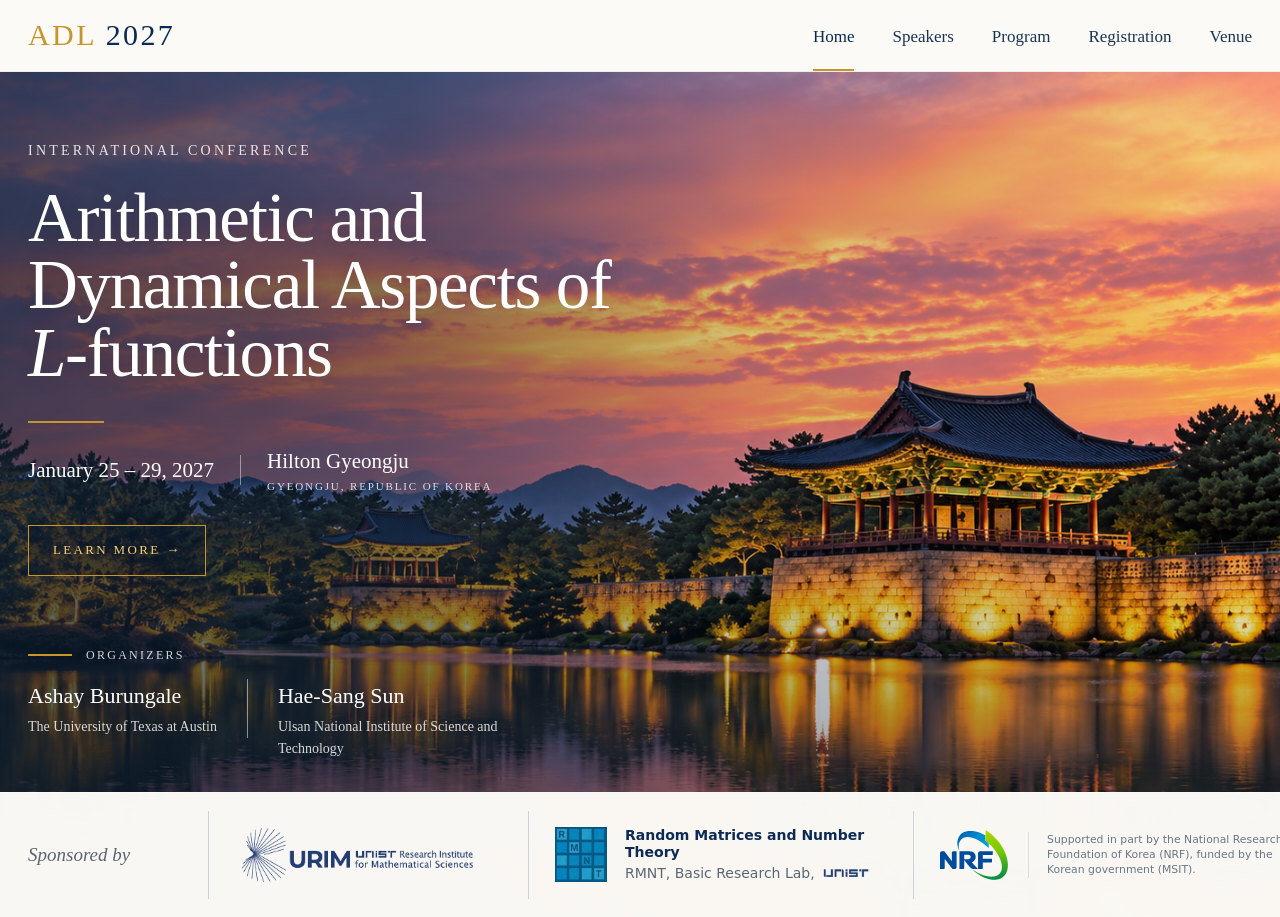
==== index.html @ 94c5d88a "Refine RMNT sponsor wording" ====
<!doctype html><html lang="en"><head><meta charset="utf-8"><meta name="viewport" content="width=device-width,initial-scale=1"><title>ADL 2027 — Arithmetic and Dynamical Aspects of L-functions</title><meta name="description" content="Arithmetic and Dynamical Aspects of L-functions, January 25–29, 2027, Hilton Gyeongju, Korea."><link rel="stylesheet" href="styles.css"></head><body>
<header class="site-header"><div class="nav-wrap"><a class="brand" href="index.html"><span class="gold">ADL</span> 2027</a><button class="menu-button" aria-label="Toggle menu">☰</button><nav class="nav"><a class="active" href="index.html">Home</a><a href="speakers.html">Speakers</a><a href="program.html">Program</a><a href="registration.html">Registration</a><a href="venue.html">Venue</a></nav></div></header>
<main class="hero">
  <div class="hero-content">
    <div class="eyebrow">International Conference</div>
    <h1>Arithmetic and<br>Dynamical Aspects of<br><em>L</em>-functions</h1>
    <div class="gold-rule"></div>
    <div class="hero-meta"><div>January 25 – 29, 2027</div><span class="sep"></span><div>Hilton Gyeongju<small>Gyeongju, Republic of Korea</small></div></div>
    <a class="hero-button" href="program.html">Learn more →</a>
    <div class="organizers"><div class="section-kicker">Organizers</div><div class="organizer-row"><div class="organizer"><div class="organizer-name">Ashay Burungale</div><div class="organizer-affil">The University of Texas at Austin</div></div><div class="organizer"><div class="organizer-name">Hae-Sang Sun</div><div class="organizer-affil">Ulsan National Institute of Science and Technology</div></div></div></div>
  </div>
  <section class="support-strip" aria-label="Sponsored by">
    <div class="support-inner">
      <div class="support-title">Sponsored by</div>

      <div class="support-item urim">
        <img src="assets/urim_logo.png" alt="UNIST Research Institute for Mathematical Sciences (URIM)">
      </div>

      <div class="support-item rmnt">
        <img src="assets/rmnt_logo_only.png?v=4" alt="Random Matrices and Number Theory Basic Research Lab logo">
        <div class="support-copy">
          <strong>Random Matrices and Number Theory</strong>
          <span class="lab-affil">RMNT, Basic Research Lab, <img class="unist-wordmark-inline" src="assets/unist_wordmark.png?v=1" alt="UNIST"></span>
        </div>
      </div>

      <div class="support-item nrf">
        <img src="assets/nrf_logo_vector.svg?v=1" alt="National Research Foundation of Korea (NRF)">
        <div class="sponsor-note">Supported in part by the National Research Foundation of Korea (NRF), funded by the Korean government (MSIT).</div>
      </div>
    </div>
  </section>
</main>
<script src="script.js"></script></body></html>
---- styles.css ----
:root {
  --navy: #0b2a55;
  --navy-2: #163c68;
  --ink: #183556;
  --gold: #c8952d;
  --cream: #f8f5ef;
  --paper: #fcfaf6;
  --line: rgba(11,42,85,.15);
  --muted: #6e7682;
  --white: #ffffff;
  --shadow: 0 18px 48px rgba(12,30,50,.12);
}
*{box-sizing:border-box}
html{scroll-behavior:smooth}
body{margin:0;background:var(--paper);color:var(--ink);font-family:Georgia,'Times New Roman',serif;line-height:1.55}
a{color:inherit}
img{max-width:100%;display:block}
.site-header{height:72px;background:rgba(252,250,246,.97);border-bottom:1px solid rgba(11,42,85,.06);position:sticky;top:0;z-index:50;backdrop-filter:blur(8px)}
.nav-wrap{max-width:1280px;height:100%;margin:auto;padding:0 28px;display:flex;align-items:center;justify-content:space-between;gap:28px}
.brand{text-decoration:none;color:var(--navy);font-size:30px;letter-spacing:.08em;white-space:nowrap}
.brand .gold{color:var(--gold)}
.nav{display:flex;align-items:center;gap:38px}
.nav a{text-decoration:none;font-size:17px;padding:24px 0 18px;border-bottom:2px solid transparent}
.nav a:hover,.nav a.active{color:var(--navy);border-bottom-color:var(--gold)}
.menu-button{display:none;border:0;background:none;font-size:28px;color:var(--navy);cursor:pointer}
.hero{min-height:calc(100vh - 72px);position:relative;color:white;background-color:#23364c;background-image:linear-gradient(90deg,rgba(13,33,55,.68) 0%,rgba(13,33,55,.46) 32%,rgba(13,33,55,.16) 58%,rgba(0,0,0,.02) 100%),url('assets/hero.jpg');background-repeat:no-repeat;background-size:cover;background-position:center 56%;display:flex;flex-direction:column;justify-content:space-between;overflow:hidden}
.hero:after{content:"";position:absolute;inset:0;background:linear-gradient(0deg,rgba(4,16,30,.42),transparent 48%);pointer-events:none}
.hero-content{position:relative;z-index:2;max-width:1280px;width:100%;margin:0 auto;padding:68px 28px 32px}
.eyebrow{text-transform:uppercase;letter-spacing:.23em;font-size:14px;color:rgba(255,255,255,.85)}
.hero h1{font-size:clamp(48px,5.4vw,80px);line-height:.98;font-weight:400;margin:22px 0 34px;max-width:760px;letter-spacing:-.02em;text-shadow:0 2px 18px rgba(0,0,0,.12)}
.hero h1 em{font-style:italic}
.gold-rule{width:76px;height:2px;background:var(--gold);margin:0 0 22px}
.hero-meta{display:flex;gap:26px;align-items:center;flex-wrap:wrap;font-size:21px}
.hero-meta .sep{width:1px;height:30px;background:rgba(255,255,255,.45)}
.hero-meta small{display:block;text-transform:uppercase;letter-spacing:.17em;font-size:11px;margin-top:1px;color:rgba(255,255,255,.8)}
.hero-button{display:inline-block;margin-top:30px;border:1px solid var(--gold);padding:14px 24px;text-decoration:none;text-transform:uppercase;letter-spacing:.18em;font-size:13px;color:#f5ce77;background:rgba(9,25,40,.35)}
.hero-button:hover{background:rgba(9,25,40,.65)}
.organizers{margin-top:70px;max-width:620px}
.section-kicker{display:flex;align-items:center;gap:14px;text-transform:uppercase;letter-spacing:.19em;font-size:12px;color:rgba(255,255,255,.82)}
.section-kicker:before{content:"";width:44px;height:2px;background:var(--gold)}
.organizer-row{display:flex;gap:30px;margin-top:15px;align-items:flex-start}
.organizer{padding-right:30px;border-right:1px solid rgba(255,255,255,.5)}
.organizer:last-child{border-right:0}
.organizer-name{font-size:22px;margin-bottom:3px}
.organizer-affil{font-size:14px;color:rgba(255,255,255,.82);max-width:270px}
.support-strip{position:relative;z-index:3;background:rgba(252,250,246,.985);color:var(--ink);padding:18px 0;border-top:1px solid rgba(255,255,255,.3);font-family:system-ui,-apple-system,"Segoe UI",Arial,sans-serif}
.support-inner{max-width:1380px;margin:auto;padding:0 28px;display:grid;grid-template-columns:180px 320px 385px minmax(420px,1fr);align-items:center;gap:0}
.support-title{font-style:italic;font-size:19px;color:#5b6471;white-space:nowrap;padding-right:28px;font-family:Georgia,"Times New Roman",serif}
.support-title:before{display:none}
.support-item{min-width:0;min-height:88px;padding:0 26px;border-left:1px solid rgba(11,42,85,.18);display:flex;align-items:center}
.support-item.urim img{display:block;width:245px;max-width:100%;height:auto;max-height:54px;object-fit:contain}
.support-item.rmnt{display:grid;grid-template-columns:52px minmax(0,1fr);gap:18px;align-items:center}
.support-item.rmnt img{display:block;width:52px;max-width:52px;height:auto;object-fit:contain}
.support-copy{font-size:14px;line-height:1.28;min-width:0;color:#2f4054;font-family:system-ui,-apple-system,"Segoe UI",Arial,sans-serif}
.support-copy strong{display:block;font-size:14px;line-height:1.22;margin-bottom:4px;color:var(--navy)}
.support-copy span{display:block;color:#5b6773}
.support-copy .lab-affil{display:flex;align-items:center;gap:5px;white-space:nowrap}
.unist-wordmark-inline{display:inline-block;width:48px;max-width:none;height:auto;object-fit:contain;vertical-align:middle}
.support-item.nrf{display:grid;grid-template-columns:68px minmax(0,1fr);gap:20px;align-items:center}
.support-item.nrf>img{display:block;width:68px;max-width:68px;height:auto;object-fit:contain}
.sponsor-note{border-left:1px solid rgba(11,42,85,.12);padding-left:18px;font-size:10.8px;line-height:1.42;color:#697684;letter-spacing:.003em;font-family:system-ui,-apple-system,"Segoe UI",Arial,sans-serif}
.page-hero-inner{max-width:1280px;margin:auto;padding:0 28px}
.page-hero .brand-line{text-transform:uppercase;letter-spacing:.2em;font-size:12px;opacity:.78}
.page-hero h1{font-weight:400;font-size:54px;margin:8px 0 0}
.main{max-width:1180px;margin:auto;padding:56px 28px 86px}
.intro{font-size:18px;color:#4a5d71;margin:0 0 28px}
.title-block{margin-bottom:34px}.title-block h2{font-size:44px;font-weight:400;margin:0 0 8px;color:var(--navy)}.title-block .gold-rule{margin-bottom:18px}
.speaker-list{border-top:1px solid var(--line)}
.speaker-row{display:grid;grid-template-columns:minmax(220px,1fr) 1.7fr;gap:28px;padding:24px 0;border-bottom:1px solid var(--line);align-items:center}
.speaker-name a{font-size:27px;color:#10449a;text-decoration:none;border-bottom:1px solid transparent}.speaker-name a:hover{border-bottom-color:#10449a}
.affiliation{font-size:18px;color:#375574}
.schedule-days{display:grid;gap:18px}
.day-card{border:1px solid var(--line);background:#fff;box-shadow:0 8px 26px rgba(16,50,80,.04)}
.day-head{display:flex;justify-content:space-between;align-items:baseline;gap:16px;padding:18px 22px;background:#f1eee8;border-bottom:1px solid var(--line)}
.day-head h3{margin:0;color:var(--navy);font-size:25px;font-weight:400}.day-head span{color:#718096;font-size:14px}
.session{display:grid;grid-template-columns:150px 180px 1fr;padding:14px 22px;border-bottom:1px solid rgba(11,42,85,.09);gap:20px}.session:last-child{border-bottom:0}.session .time{font-variant-numeric:tabular-nums;color:#5f6a78}.session .speaker{font-weight:600}.session .title{font-style:italic;color:#5c6671}.special{background:#edf3f8}.banquet{background:#fff8e9}.excursion{background:#eaf4ee}
.talk-list{margin-top:54px}.talk-card{padding:24px 0;border-top:1px solid var(--line)}.talk-card:last-child{border-bottom:1px solid var(--line)}.talk-card h3{margin:0 0 5px;font-size:24px;color:var(--navy)}.talk-card p{margin:4px 0;color:#59697b}.talk-card .label{text-transform:uppercase;letter-spacing:.12em;font-size:11px;color:#9a6b13}
.venue-grid{display:grid;grid-template-columns:1.05fr .95fr;gap:36px;align-items:stretch;margin-bottom:46px}.venue-photos{display:grid;grid-template-columns:1fr 1fr;gap:10px}.venue-photos img{width:100%;height:360px;object-fit:cover;background:#e6e1d8}.venue-card{border:1px solid var(--line);background:#fff;padding:34px;box-shadow:var(--shadow)}.venue-card h2{font-size:38px;font-weight:400;color:var(--navy);margin:0 0 10px}.address{color:#657487}.venue-card .button-row{display:flex;gap:12px;flex-wrap:wrap;margin-top:25px}.btn{display:inline-block;text-decoration:none;border:1px solid var(--gold);color:var(--navy);padding:10px 15px;font-size:14px;background:#fff}.btn.primary{background:var(--navy);color:#fff;border-color:var(--navy)}
.travel-grid{display:grid;grid-template-columns:1fr 1fr;gap:24px}.travel-card{background:#fff;border:1px solid var(--line);padding:30px}.travel-card h3{font-size:27px;color:var(--navy);font-weight:400;margin:0 0 18px}.route{display:grid;grid-template-columns:34px 1fr;gap:14px;margin:17px 0}.route-num{width:30px;height:30px;border-radius:50%;display:grid;place-items:center;background:#f4d995;color:#6c4a08;font-size:13px}.note{background:#f5f3ed;border-left:3px solid var(--gold);padding:13px 16px;color:#5f6976;font-size:14px;margin-top:20px}
.registration-box{max-width:760px;background:#fff;border:1px solid var(--line);padding:42px;box-shadow:var(--shadow)}.registration-box h2{font-size:35px;font-weight:400;color:var(--navy);margin-top:0}.status{display:inline-block;background:#f5ead0;color:#7c5915;padding:7px 11px;font-size:12px;letter-spacing:.12em;text-transform:uppercase;margin-bottom:14px}
.simple-footer{border-top:1px solid rgba(11,42,85,.12);padding:0;background:linear-gradient(180deg,#f8f5ef 0%,#f3efe8 100%);color:var(--ink)}
.simple-footer-inner{max-width:1180px;margin:auto;min-height:116px;padding:22px 28px;display:grid;grid-template-columns:1fr auto;gap:42px;align-items:center}
.footer-copy{display:flex;flex-direction:column;gap:5px;position:relative;padding-left:72px}
.footer-copy:before{content:"";position:absolute;left:0;top:13px;width:48px;height:1px;background:var(--gold)}
.footer-title{font-size:18px;letter-spacing:.08em;color:var(--navy)}
.footer-detail{font-size:13px;letter-spacing:.025em;color:#718096}
.footer-logo-wrap{min-height:68px;padding-left:32px;border-left:1px solid rgba(11,42,85,.18);display:flex;align-items:center;justify-content:flex-end}
.footer-unist-logo{width:178px;max-width:28vw;height:auto;object-fit:contain}
.simple-footer a{color:#536b84}
@media (max-width:900px){
  .nav{position:absolute;top:72px;left:0;right:0;background:var(--paper);padding:10px 26px 20px;flex-direction:column;align-items:flex-start;gap:0;border-bottom:1px solid var(--line);display:none}.nav.open{display:flex}.nav a{padding:12px 0;width:100%}.menu-button{display:block}.hero{background-size:cover;background-position:center 56%}.hero-content{padding-top:42px}.hero h1{font-size:48px;max-width:600px}.hero-meta{font-size:18px}.organizers{margin-top:48px}.organizer-row{flex-direction:column;gap:12px}.organizer{border:0;padding:0}.speaker-row{grid-template-columns:1fr;gap:3px}.session{grid-template-columns:100px 1fr}.session .title{grid-column:2}.venue-grid,.travel-grid{grid-template-columns:1fr}.venue-photos img{height:280px}.simple-footer-inner{grid-template-columns:1fr;gap:18px;align-items:start;padding:24px 22px}.footer-copy{padding-left:58px}.footer-copy:before{width:38px}.footer-logo-wrap{border-left:0;border-top:1px solid rgba(11,42,85,.12);padding:18px 0 0;justify-content:flex-start;width:100%}.footer-unist-logo{width:164px;max-width:52vw}}
@media (max-width:560px){.nav-wrap{padding:0 18px}.brand{font-size:24px}.hero-content,.page-hero-inner,.main{padding-left:18px;padding-right:18px}.hero{min-height:760px;background-size:cover;background-position:center 56%}.hero h1{font-size:41px}.hero-meta{display:block}.hero-meta .sep{display:none}.hero-meta>div{margin:8px 0}.support-inner{padding:0 18px}.page-hero h1{font-size:43px}.title-block h2{font-size:36px}.session{grid-template-columns:1fr;padding:15px 17px;gap:3px}.session .title{grid-column:auto}.day-head{display:block}.venue-photos{grid-template-columns:1fr}.venue-photos img{height:260px}.registration-box{padding:28px 22px}}



@media (max-width:1180px) and (min-width:761px){
  .support-inner{grid-template-columns:repeat(3,minmax(0,1fr));gap:14px 0}
  .support-title{grid-column:1/-1;padding:0 0 8px;min-height:28px;white-space:nowrap}
  .support-item{min-height:90px;padding:0 22px}
  .support-item.urim{border-left:0;padding-left:0}
  .support-item.urim img{width:235px;max-height:52px}
  .support-item.rmnt{grid-template-columns:50px minmax(0,1fr);gap:16px}
  .support-item.rmnt img{width:50px;max-width:50px}
  .support-item.nrf{grid-template-columns:64px minmax(0,1fr);gap:16px}
  .support-item.nrf>img{width:64px;max-width:64px}
}
@media (max-width:760px){
  .support-strip{padding:16px 0}
  .support-inner{grid-template-columns:1fr;gap:0}
  .support-title{padding:0 0 12px;white-space:nowrap}
  .support-item{border-left:0;border-top:1px solid var(--line);padding:14px 0;min-height:0}
  .support-item.urim img{width:230px;max-width:84vw;max-height:52px}
  .support-item.rmnt{grid-template-columns:50px minmax(0,1fr);gap:16px}
  .support-item.rmnt img{width:50px;max-width:50px}
  .support-item.nrf{grid-template-columns:62px minmax(0,1fr);gap:16px}
  .support-item.nrf>img{width:62px;max-width:62px}
  .sponsor-note{font-size:10.5px;padding-left:14px}
}
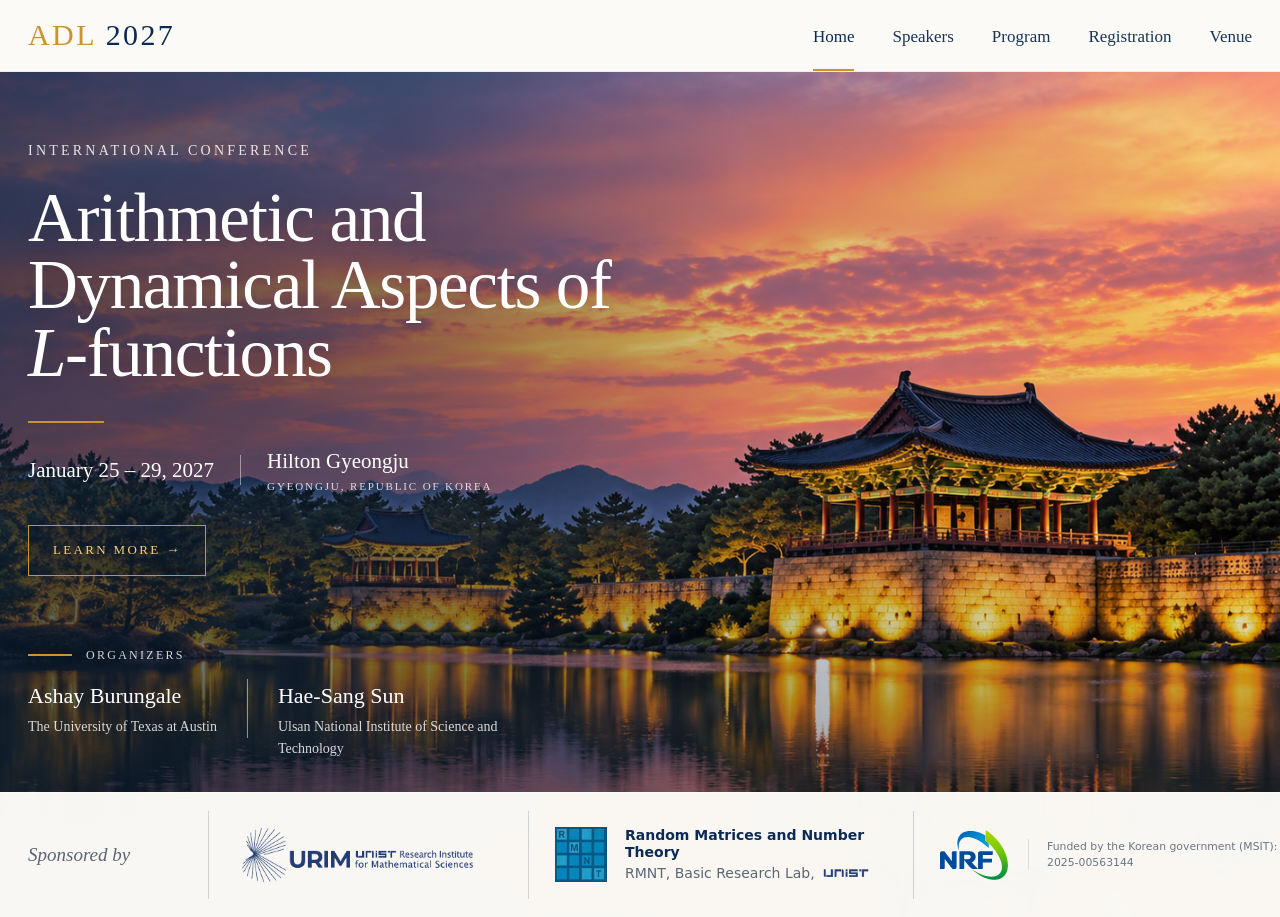
==== commit 097a8086: "Update NRF grant acknowledgement" ====
--- a/index.html
+++ b/index.html
@@ -27,7 +27,7 @@
 
       <div class="support-item nrf">
         <img src="assets/nrf_logo_vector.svg?v=1" alt="National Research Foundation of Korea (NRF)">
-        <div class="sponsor-note">Supported in part by the National Research Foundation of Korea (NRF), funded by the Korean government (MSIT).</div>
+        <div class="sponsor-note">Funded by the Korean government (MSIT): RS-2025-00563144</div>
       </div>
     </div>
   </section>
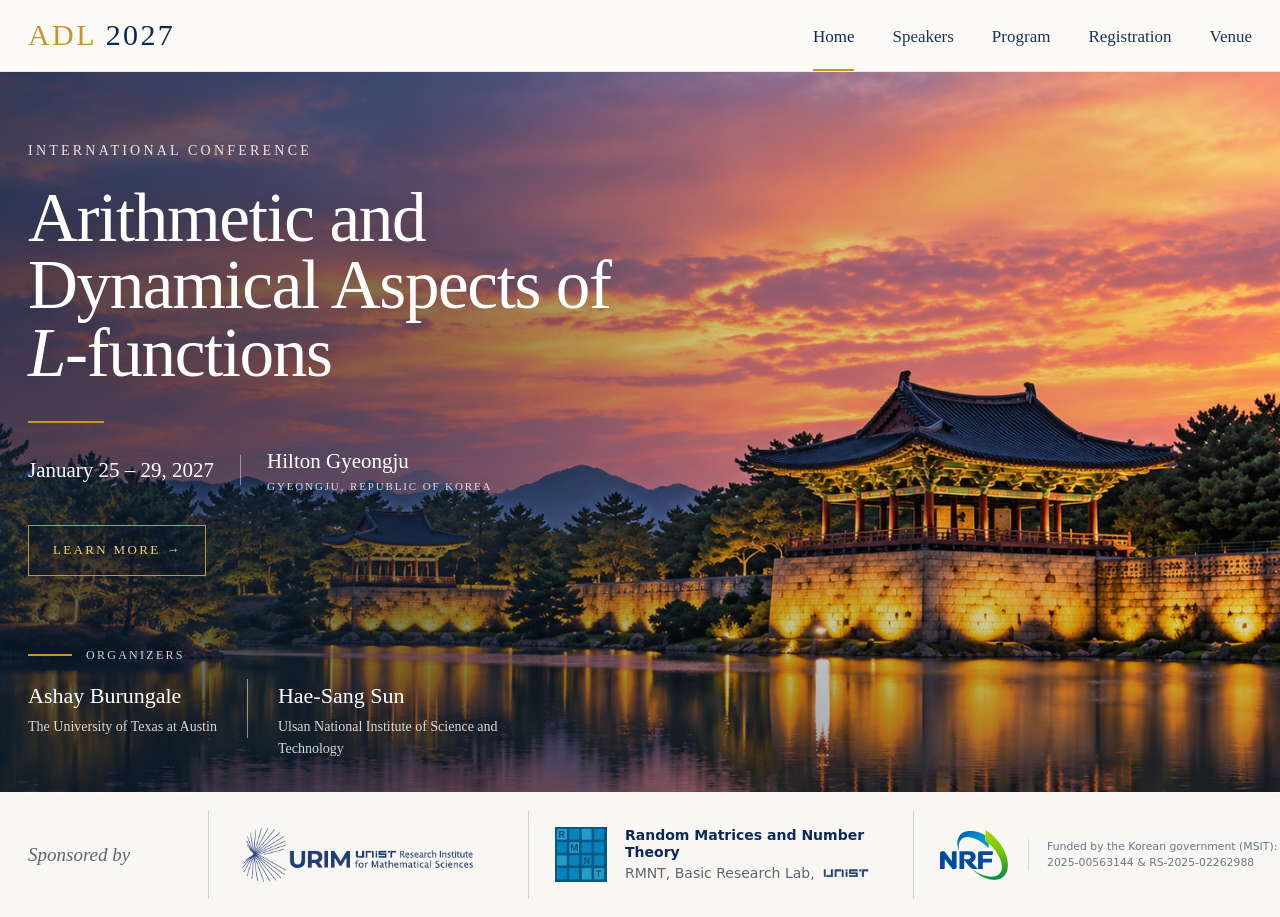
==== commit 54fcd1dd: "Add second NRF grant number" ====
--- a/index.html
+++ b/index.html
@@ -27,7 +27,7 @@
 
       <div class="support-item nrf">
         <img src="assets/nrf_logo_vector.svg?v=1" alt="National Research Foundation of Korea (NRF)">
-        <div class="sponsor-note">Funded by the Korean government (MSIT): RS-2025-00563144</div>
+        <div class="sponsor-note">Funded by the Korean government (MSIT): RS-2025-00563144 &amp; RS-2025-02262988</div>
       </div>
     </div>
   </section>
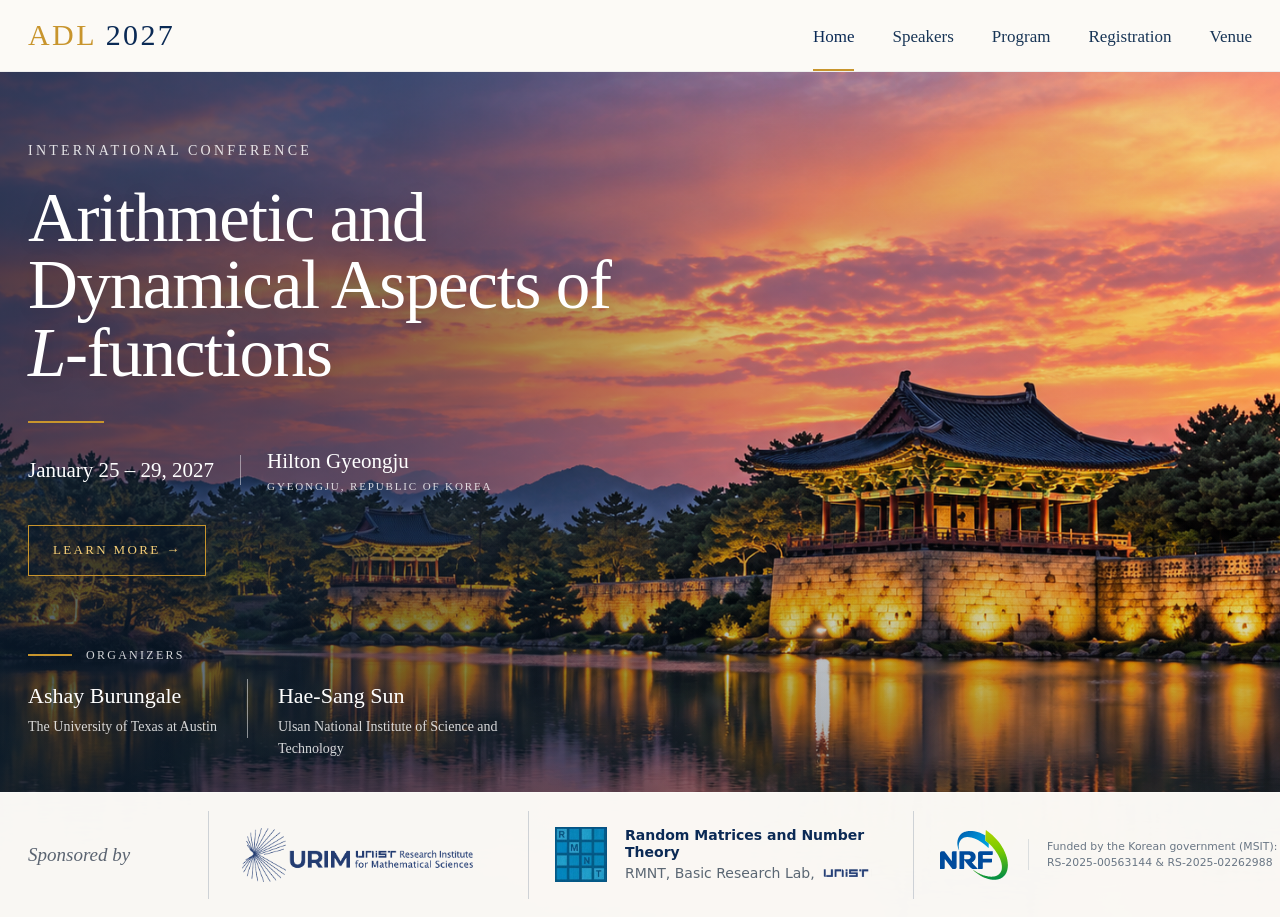
==== commit c5059a02: "Break NRF grant numbers onto new line" ====
--- a/index.html
+++ b/index.html
@@ -27,7 +27,7 @@
 
       <div class="support-item nrf">
         <img src="assets/nrf_logo_vector.svg?v=1" alt="National Research Foundation of Korea (NRF)">
-        <div class="sponsor-note">Funded by the Korean government (MSIT): RS-2025-00563144 &amp; RS-2025-02262988</div>
+        <div class="sponsor-note">Funded by the Korean government (MSIT):<br>RS-2025-00563144 &amp; RS-2025-02262988</div>
       </div>
     </div>
   </section>
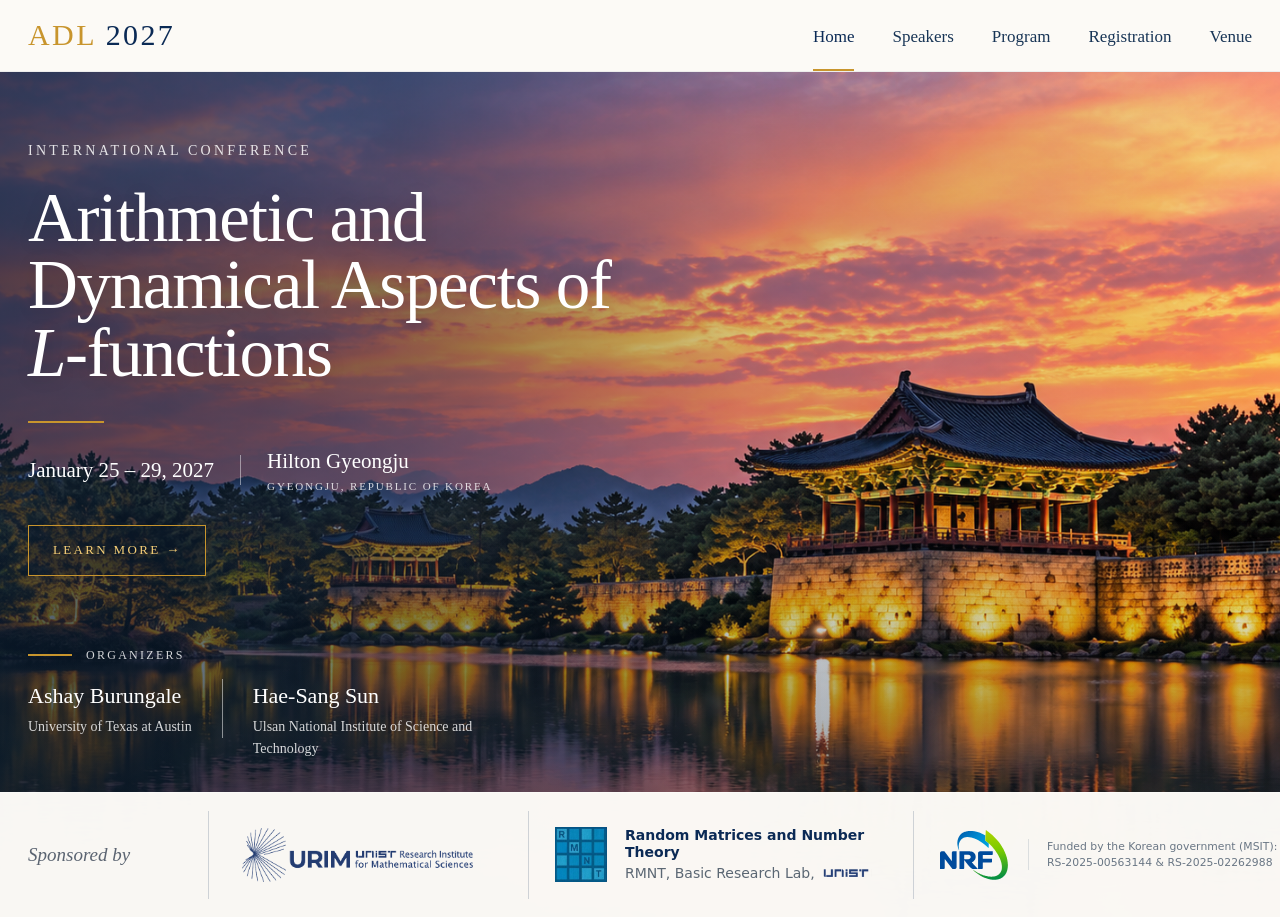
==== commit 54f1b40f: "Refine Ashay Burungale affiliation" ====
--- a/index.html
+++ b/index.html
@@ -7,7 +7,7 @@
     <div class="gold-rule"></div>
     <div class="hero-meta"><div>January 25 – 29, 2027</div><span class="sep"></span><div>Hilton Gyeongju<small>Gyeongju, Republic of Korea</small></div></div>
     <a class="hero-button" href="program.html">Learn more →</a>
-    <div class="organizers"><div class="section-kicker">Organizers</div><div class="organizer-row"><div class="organizer"><div class="organizer-name">Ashay Burungale</div><div class="organizer-affil">The University of Texas at Austin</div></div><div class="organizer"><div class="organizer-name">Hae-Sang Sun</div><div class="organizer-affil">Ulsan National Institute of Science and Technology</div></div></div></div>
+    <div class="organizers"><div class="section-kicker">Organizers</div><div class="organizer-row"><div class="organizer"><div class="organizer-name">Ashay Burungale</div><div class="organizer-affil">University of Texas at Austin</div></div><div class="organizer"><div class="organizer-name">Hae-Sang Sun</div><div class="organizer-affil">Ulsan National Institute of Science and Technology</div></div></div></div>
   </div>
   <section class="support-strip" aria-label="Sponsored by">
     <div class="support-inner">
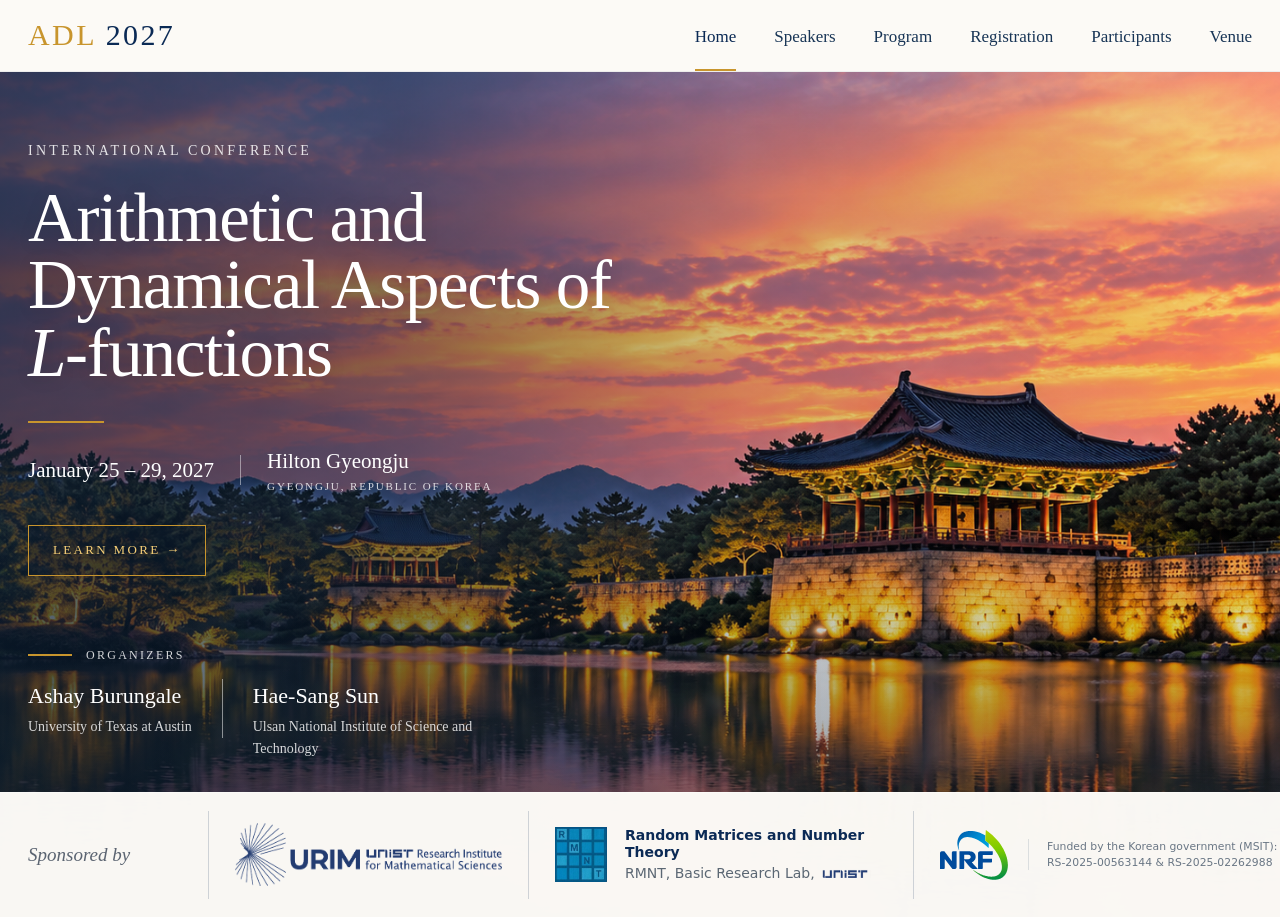
==== commit aea7f39d: "Add Participants navigation" ====
--- a/index.html
+++ b/index.html
@@ -1,5 +1,5 @@
 <!doctype html><html lang="en"><head><meta charset="utf-8"><meta name="viewport" content="width=device-width,initial-scale=1"><title>ADL 2027 — Arithmetic and Dynamical Aspects of L-functions</title><meta name="description" content="Arithmetic and Dynamical Aspects of L-functions, January 25–29, 2027, Hilton Gyeongju, Korea."><link rel="stylesheet" href="styles.css"></head><body>
-<header class="site-header"><div class="nav-wrap"><a class="brand" href="index.html"><span class="gold">ADL</span> 2027</a><button class="menu-button" aria-label="Toggle menu">☰</button><nav class="nav"><a class="active" href="index.html">Home</a><a href="speakers.html">Speakers</a><a href="program.html">Program</a><a href="registration.html">Registration</a><a href="venue.html">Venue</a></nav></div></header>
+<header class="site-header"><div class="nav-wrap"><a class="brand" href="index.html"><span class="gold">ADL</span> 2027</a><button class="menu-button" aria-label="Toggle menu">☰</button><nav class="nav"><a class="active" href="index.html">Home</a><a href="speakers.html">Speakers</a><a href="program.html">Program</a><a href="registration.html">Registration</a><a href="participants.html">Participants</a><a href="venue.html">Venue</a></nav></div></header>
 <main class="hero">
   <div class="hero-content">
     <div class="eyebrow">International Conference</div>
@@ -21,7 +21,7 @@
         <img src="assets/rmnt_logo_only.png?v=4" alt="Random Matrices and Number Theory Basic Research Lab logo">
         <div class="support-copy">
           <strong>Random Matrices and Number Theory</strong>
-          <span class="lab-affil">RMNT, Basic Research Lab, <img class="unist-wordmark-inline" src="assets/unist_wordmark.png?v=1" alt="UNIST"></span>
+          <span class="lab-affil">RMNT, Basic Research Lab, <img class="unist-wordmark-inline" src="assets/unist_wordmark.png?v=2" alt="UNIST"></span>
         </div>
       </div>
 
--- a/styles.css
+++ b/styles.css
@@ -48,14 +48,14 @@
 .support-title{font-style:italic;font-size:19px;color:#5b6471;white-space:nowrap;padding-right:28px;font-family:Georgia,"Times New Roman",serif}
 .support-title:before{display:none}
 .support-item{min-width:0;min-height:88px;padding:0 26px;border-left:1px solid rgba(11,42,85,.18);display:flex;align-items:center}
-.support-item.urim img{display:block;width:245px;max-width:100%;height:auto;max-height:54px;object-fit:contain}
+.support-item.urim img{display:block;width:297px;max-width:100%;height:auto;max-height:65px;object-fit:contain}
 .support-item.rmnt{display:grid;grid-template-columns:52px minmax(0,1fr);gap:18px;align-items:center}
 .support-item.rmnt img{display:block;width:52px;max-width:52px;height:auto;object-fit:contain}
 .support-copy{font-size:14px;line-height:1.28;min-width:0;color:#2f4054;font-family:system-ui,-apple-system,"Segoe UI",Arial,sans-serif}
 .support-copy strong{display:block;font-size:14px;line-height:1.22;margin-bottom:4px;color:var(--navy)}
 .support-copy span{display:block;color:#5b6773}
-.support-copy .lab-affil{display:flex;align-items:center;gap:5px;white-space:nowrap}
-.unist-wordmark-inline{display:inline-block;width:48px;max-width:none;height:auto;object-fit:contain;vertical-align:middle}
+.support-copy .lab-affil{display:flex;align-items:baseline;gap:6px;white-space:nowrap}
+.unist-wordmark-inline{display:inline-block;width:auto;height:15px;max-width:none;object-fit:contain;vertical-align:baseline;transform:translateY(2px);margin-left:-2px}
 .support-item.nrf{display:grid;grid-template-columns:68px minmax(0,1fr);gap:20px;align-items:center}
 .support-item.nrf>img{display:block;width:68px;max-width:68px;height:auto;object-fit:contain}
 .sponsor-note{border-left:1px solid rgba(11,42,85,.12);padding-left:18px;font-size:10.8px;line-height:1.42;color:#697684;letter-spacing:.003em;font-family:system-ui,-apple-system,"Segoe UI",Arial,sans-serif}
@@ -67,7 +67,7 @@
 .title-block{margin-bottom:34px}.title-block h2{font-size:44px;font-weight:400;margin:0 0 8px;color:var(--navy)}.title-block .gold-rule{margin-bottom:18px}
 .speaker-list{border-top:1px solid var(--line)}
 .speaker-row{display:grid;grid-template-columns:minmax(220px,1fr) 1.7fr;gap:28px;padding:24px 0;border-bottom:1px solid var(--line);align-items:center}
-.speaker-name a{font-size:27px;color:#10449a;text-decoration:none;border-bottom:1px solid transparent}.speaker-name a:hover{border-bottom-color:#10449a}
+.speaker-name{display:flex;align-items:baseline;gap:10px;flex-wrap:wrap}.speaker-name a{font-size:27px;color:#10449a;text-decoration:none;border-bottom:1px solid transparent}.speaker-name a:hover{border-bottom-color:#10449a}.speaker-status{font-family:system-ui,-apple-system,"Segoe UI",Arial,sans-serif;font-size:11px;line-height:1;letter-spacing:.04em;text-transform:uppercase;color:#8a6b24;border:1px solid rgba(138,107,36,.38);border-radius:999px;padding:4px 7px;white-space:nowrap}
 .affiliation{font-size:18px;color:#375574}
 .schedule-days{display:grid;gap:18px}
 .day-card{border:1px solid var(--line);background:#fff;box-shadow:0 8px 26px rgba(16,50,80,.04)}
@@ -98,7 +98,7 @@
   .support-title{grid-column:1/-1;padding:0 0 8px;min-height:28px;white-space:nowrap}
   .support-item{min-height:90px;padding:0 22px}
   .support-item.urim{border-left:0;padding-left:0}
-  .support-item.urim img{width:235px;max-height:52px}
+  .support-item.urim img{width:284px;max-height:63px}
   .support-item.rmnt{grid-template-columns:50px minmax(0,1fr);gap:16px}
   .support-item.rmnt img{width:50px;max-width:50px}
   .support-item.nrf{grid-template-columns:64px minmax(0,1fr);gap:16px}
@@ -109,10 +109,49 @@
   .support-inner{grid-template-columns:1fr;gap:0}
   .support-title{padding:0 0 12px;white-space:nowrap}
   .support-item{border-left:0;border-top:1px solid var(--line);padding:14px 0;min-height:0}
-  .support-item.urim img{width:230px;max-width:84vw;max-height:52px}
+  .support-item.urim img{width:278px;max-width:84vw;max-height:63px}
   .support-item.rmnt{grid-template-columns:50px minmax(0,1fr);gap:16px}
   .support-item.rmnt img{width:50px;max-width:50px}
   .support-item.nrf{grid-template-columns:62px minmax(0,1fr);gap:16px}
   .support-item.nrf>img{width:62px;max-width:62px}
   .sponsor-note{font-size:10.5px;padding-left:14px}
-}+}
+.registration-main{max-width:980px}
+.registration-heading{max-width:820px}
+.registration-form-wrap{max-width:880px;margin-top:32px}
+.registration-form{background:#fff;border:1px solid var(--line);box-shadow:var(--shadow);padding:40px 42px}
+.form-grid{display:grid;grid-template-columns:1fr 1fr;gap:24px 28px}
+.form-field{display:flex;flex-direction:column;gap:8px;font-family:system-ui,-apple-system,"Segoe UI",Arial,sans-serif;font-size:14px;color:#314d69}
+.form-field>span,.form-section legend{font-weight:600;color:var(--navy)}
+.form-field em,.form-section em{font-style:normal;color:#a36c1c}
+.form-field input,.form-field textarea{width:100%;box-sizing:border-box;border:1px solid #cbd3dc;background:#fff;color:#182b42;border-radius:2px;padding:12px 13px;font:inherit;line-height:1.4;transition:border-color .15s,box-shadow .15s}
+.form-field input:focus,.form-field textarea:focus{outline:none;border-color:#315e91;box-shadow:0 0 0 3px rgba(49,94,145,.11)}
+.form-field textarea{resize:vertical;min-height:112px}
+.form-field-full{margin-top:28px}
+.form-section{border:0;border-top:1px solid var(--line);padding:26px 0 0;margin:30px 0 0;font-family:system-ui,-apple-system,"Segoe UI",Arial,sans-serif}
+.form-section legend{padding:0 12px 0 0;font-size:14px}
+.field-help{font-size:13px;color:#697684;margin:2px 0 14px}
+.checkbox-grid{display:grid;grid-template-columns:repeat(5,minmax(0,1fr));gap:8px}
+.checkbox-grid label,.radio-row label{display:flex;gap:8px;align-items:center;font-size:13px;color:#344d66;cursor:pointer}
+.checkbox-grid input,.radio-row input{accent-color:#0b2a55}
+.radio-row{display:flex;gap:28px}
+.honeypot{position:absolute!important;left:-9999px!important;width:1px!important;height:1px!important;overflow:hidden!important}
+.form-actions{margin-top:28px}
+.registration-submit{appearance:none;border:0;background:var(--navy);color:#fff;padding:13px 22px;font-family:system-ui,-apple-system,"Segoe UI",Arial,sans-serif;font-size:14px;font-weight:600;letter-spacing:.01em;cursor:pointer;border-radius:2px}
+.registration-submit:hover{background:#143c6f}
+.registration-submit:disabled{opacity:.52;cursor:not-allowed}
+.registration-message{min-height:22px;margin-top:18px;font-family:system-ui,-apple-system,"Segoe UI",Arial,sans-serif;font-size:13px}
+.registration-message.is-error{color:#9c2f2f}
+.registration-message.is-info{color:#5d6e80}
+.registration-success{background:#fff;border:1px solid var(--line);box-shadow:var(--shadow);padding:44px 42px}
+.registration-success h2{font-size:35px;font-weight:400;color:var(--navy);margin:4px 0 10px}
+.registration-success p{color:#52677c}
+@media(max-width:760px){
+  .registration-form{padding:28px 22px}
+  .form-grid{grid-template-columns:1fr;gap:20px}
+  .checkbox-grid{grid-template-columns:1fr 1fr}
+}
+@media(max-width:460px){
+  .checkbox-grid{grid-template-columns:1fr}
+  .radio-row{flex-direction:column;gap:10px}
+}
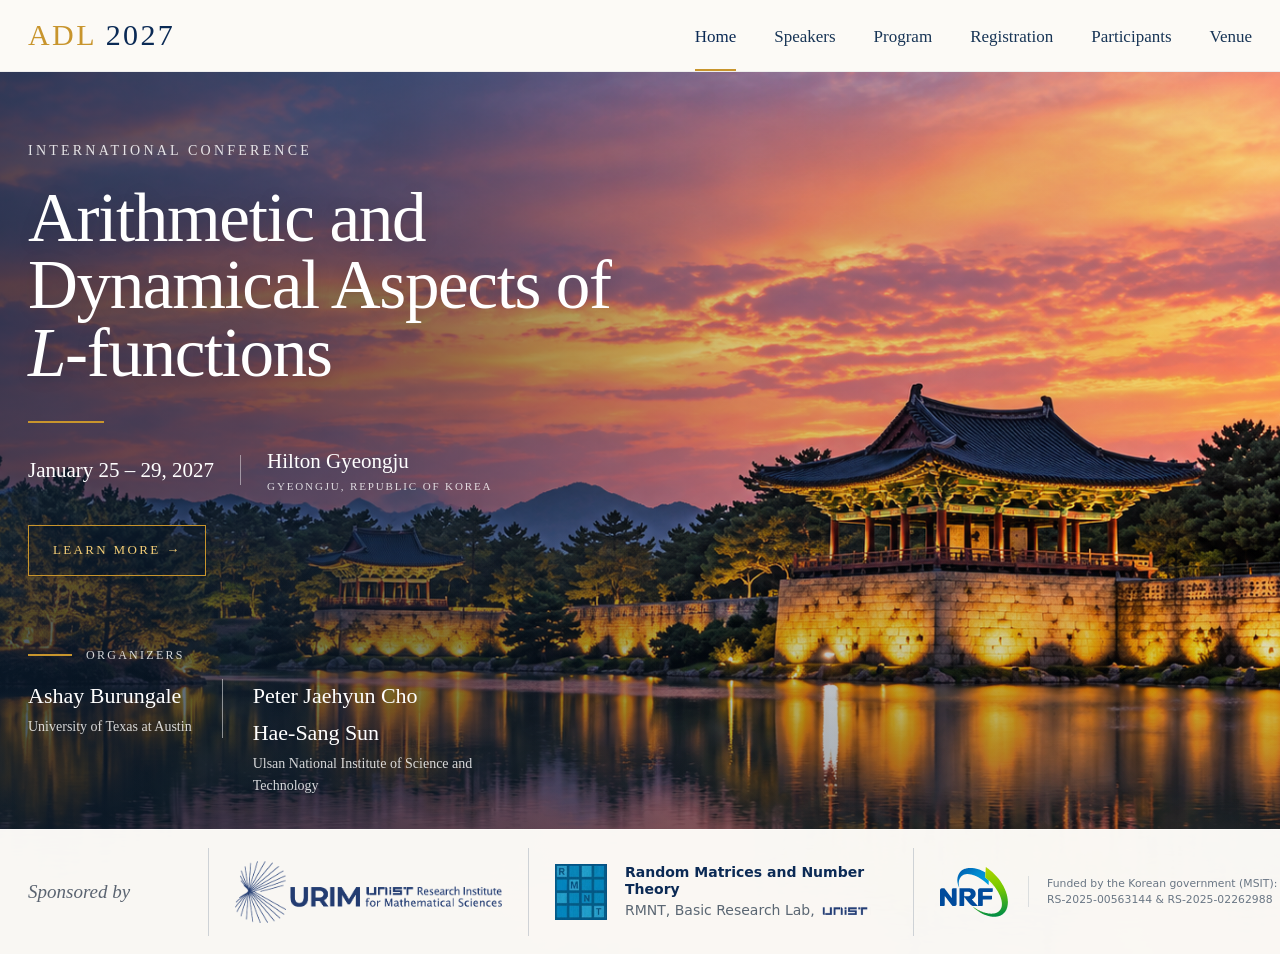
==== commit 493ef3cf: "Add Peter Jaehyun Cho as organizer" ====
--- a/index.html
+++ b/index.html
@@ -7,7 +7,7 @@
     <div class="gold-rule"></div>
     <div class="hero-meta"><div>January 25 – 29, 2027</div><span class="sep"></span><div>Hilton Gyeongju<small>Gyeongju, Republic of Korea</small></div></div>
     <a class="hero-button" href="program.html">Learn more →</a>
-    <div class="organizers"><div class="section-kicker">Organizers</div><div class="organizer-row"><div class="organizer"><div class="organizer-name">Ashay Burungale</div><div class="organizer-affil">University of Texas at Austin</div></div><div class="organizer"><div class="organizer-name">Hae-Sang Sun</div><div class="organizer-affil">Ulsan National Institute of Science and Technology</div></div></div></div>
+    <div class="organizers"><div class="section-kicker">Organizers</div><div class="organizer-row"><div class="organizer"><div class="organizer-name">Ashay Burungale</div><div class="organizer-affil">University of Texas at Austin</div></div><div class="organizer"><div class="organizer-name">Peter Jaehyun Cho</div><div class="organizer-name">Hae-Sang Sun</div><div class="organizer-affil">Ulsan National Institute of Science and Technology</div></div></div></div>
   </div>
   <section class="support-strip" aria-label="Sponsored by">
     <div class="support-inner">
--- a/styles.css
+++ b/styles.css
@@ -155,3 +155,22 @@
   .checkbox-grid{grid-template-columns:1fr}
   .radio-row{flex-direction:column;gap:10px}
 }
+
+.participants-main{max-width:980px}
+.participant-list{border-top:1px solid var(--line)}
+.participant-row{display:grid;grid-template-columns:minmax(240px,1fr) 1.65fr;gap:28px;padding:19px 0;border-bottom:1px solid var(--line);align-items:baseline}
+.participant-name{font-size:22px;color:var(--navy)}
+.participant-affiliation{font-family:system-ui,-apple-system,"Segoe UI",Arial,sans-serif;font-size:16px;color:#526b83}
+.participants-status{font-family:system-ui,-apple-system,"Segoe UI",Arial,sans-serif;font-size:14px;color:#697684;padding:18px 0;border-top:1px solid var(--line)}
+@media(max-width:760px){
+  .participant-row{grid-template-columns:1fr;gap:3px;padding:16px 0}
+  .participant-name{font-size:20px}
+  .participant-affiliation{font-size:15px}
+}
+
+.form-subgroup{margin-top:18px}
+.form-subgroup+.form-subgroup{margin-top:22px;padding-top:18px;border-top:1px solid rgba(11,42,85,.08)}
+.form-subgroup-title{font-family:system-ui,-apple-system,"Segoe UI",Arial,sans-serif;font-size:14px;font-weight:600;color:var(--navy);margin-bottom:10px}
+.form-subgroup-title em{font-style:normal;color:#a36c1c}
+.dietary-group{transition:opacity .15s ease}
+.dietary-group.is-disabled{opacity:.5}
